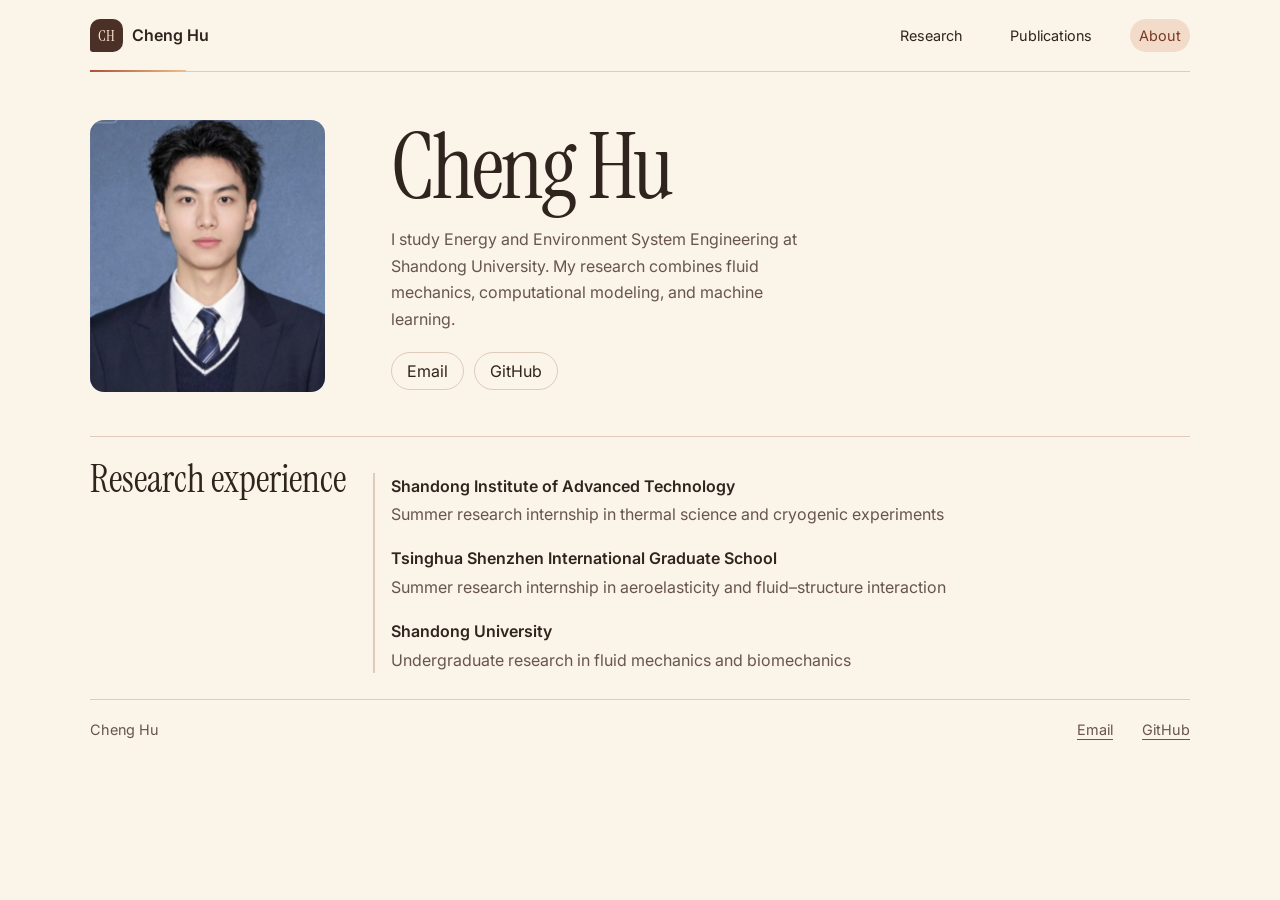
==== about.html @ a1cbbd5b "Publish research portfolio" ====
<!doctype html>
<html lang="en">
<head><meta charset="utf-8"><meta name="viewport" content="width=device-width, initial-scale=1"><meta name="description" content="Cheng Hu’s research in computational mechanics and scientific machine learning."><title>About · Cheng Hu</title><link rel="stylesheet" href="style.css"></head>
<body><a class="skip" href="#main">Skip to content</a>
<header class="shell top"><a class="brand" href="index.html"><span class="brand-mark" aria-hidden="true">CH</span>Cheng Hu</a><nav aria-label="Main navigation"><a href="research.html">Research</a><a href="publications.html">Publications</a><a href="about.html" aria-current="page">About</a></nav></header>
<main id="main" class="shell"><section class="about-profile">
<figure class="portrait"><img src="figures/cheng-hu.webp" alt="Portrait of Cheng Hu" width="519" height="600"></figure>
<div class="profile-text"><h1>Cheng Hu</h1><p class="profile-bio">I study Energy and Environment System Engineering at Shandong University. My research combines fluid mechanics, computational modeling, and machine learning.</p>
<div class="profile-contact"><a href="mailto:corleone@mail.sdu.edu.cn">Email</a><a href="https://github.com/Pianocoder7">GitHub</a></div></div>
</section>
<section class="section experience"><h2>Research experience</h2><dl>
<div><dt>Shandong Institute of Advanced Technology</dt><dd>Summer research internship in thermal science and cryogenic experiments</dd></div>
<div><dt>Tsinghua Shenzhen International Graduate School</dt><dd>Summer research internship in aeroelasticity and fluid–structure interaction</dd></div>
<div><dt>Shandong University</dt><dd>Undergraduate research in fluid mechanics and biomechanics</dd></div>
</dl></section></main>
<footer class="shell footer"><span>Cheng Hu</span><div><a href="mailto:corleone@mail.sdu.edu.cn">Email</a> <a href="https://github.com/Pianocoder7">GitHub</a></div></footer></body></html>
---- style.css ----
@import url('https://fonts.googleapis.com/css2?family=Instrument+Serif:ital@0;1&family=Inter:wght@400;500;600;700&display=swap');
:root{--paper:#f8f4ec;--ink:#27251f;--muted:#62594f;--accent:#93432e;--line:#ded4c6;--serif:"Instrument Serif",Georgia,serif;--sans:Inter,system-ui,sans-serif}
*{box-sizing:border-box}body{margin:0;background:var(--paper);color:var(--ink);font:1rem/1.65 var(--sans)}a{color:inherit}a:focus-visible{outline:2px solid var(--accent);outline-offset:4px}.shell{width:min(1080px,calc(100% - 72px));margin-inline:auto}.skip{position:absolute;left:12px;top:12px;transform:translateY(-160%);padding:8px;background:white}.skip:focus{transform:none}.top,.footer{display:flex;justify-content:space-between;align-items:center;gap:14px}.top{min-height:72px;border-bottom:1px solid var(--line)}.brand{font-weight:600;text-decoration:none;white-space:nowrap}nav,.footer div{display:flex;gap:clamp(11px,3vw,29px);font-size:.9rem}nav a{text-decoration:none}nav a:hover,nav [aria-current],.text-link{color:var(--accent)}.text-link{text-decoration-thickness:1px;text-underline-offset:4px}
h1,h2,h3,p,figure{margin:0}h1,h2,h3{font:400 2.35rem/1.04 var(--serif)}h1{font-size:clamp(3.4rem,7.5vw,6.5rem);letter-spacing:-.025em}h1 em{color:var(--accent)}.home-lead{padding:56px 0 28px}.eyebrow{color:var(--accent);font-weight:600;font-size:.875rem;margin-bottom:12px}.lead{font-size:clamp(1.05rem,2vw,1.3rem);max-width:39em;color:var(--muted);margin-top:16px}.page-head{padding:42px 0 27px}.page-head>a{display:inline-block;margin-bottom:14px}.page-head h1{font-size:clamp(3rem,6vw,5.2rem)}.project-copy{max-width:45em;margin-top:14px}
.mosaic,.research-grid,.figure-grid{display:grid;gap:13px;margin-bottom:33px}.mosaic{grid-template-columns:repeat(4,minmax(0,1fr))}.mosaic a,.research-card a{display:block;text-decoration:none;background:#f1e8dc;border:1px solid var(--line);border-radius:7px;overflow:hidden}.mosaic a:hover span,.research-card a:hover h3{color:var(--accent)}.mosaic img,.research-card img{display:block;width:100%;height:155px;object-fit:contain;background:#fff;padding:10px}.mosaic span{display:block;padding:10px 12px;font-size:.89rem;line-height:1.35;font-weight:600}.research-grid,.figure-grid{grid-template-columns:repeat(2,minmax(0,1fr));gap:20px}.research-card img{height:205px}.research-card a>div{padding:15px}.research-card p{margin-top:8px;color:var(--muted)}.data-figure a{display:grid;place-items:center;background:white;border:1px solid var(--line);border-radius:7px;padding:12px}.data-figure img{width:100%;height:clamp(180px,32vw,337px);object-fit:contain}.data-figure figcaption{padding-top:7px;color:var(--muted);font-size:.9rem}
.section{border-top:1px solid var(--line);display:grid;grid-template-columns:minmax(145px,.65fr) minmax(0,2fr);gap:18px;padding:23px 0 26px;align-items:baseline}.citation,.footer{color:var(--muted);font-size:.9rem}.citation{margin-top:8px}.section-link{display:inline-block;margin-top:10px}.footer{border-top:1px solid var(--line);padding:18px 0 25px}.footer a{text-underline-offset:4px}
@media(max-width:700px){.shell{width:calc(100% - 32px)}.top{min-height:62px}.mosaic{grid-template-columns:repeat(2,minmax(0,1fr))}.research-grid,.figure-grid,.section{grid-template-columns:minmax(0,1fr)}.home-lead{padding-top:35px}.section{gap:9px}.mosaic img{height:105px}.mosaic span{padding:8px}.footer div{gap:10px}}@media(max-width:360px){nav{font-size:.8rem;gap:8px}}

.study-block{display:grid;grid-template-columns:minmax(165px,1fr) minmax(0,3fr);gap:30px;padding:30px 0 34px;border-top:1px solid var(--line)}.study-text h2{font-size:2.15rem;margin-bottom:12px}.study-text p{font-size:.95rem;color:var(--muted)}.study-figures{display:grid;grid-template-columns:repeat(2,minmax(0,1fr));gap:18px;align-items:start}.study-figures[data-panels="3"] figure:first-child{grid-column:1/-1}.study-figures a{display:block;background:white;border:1px solid var(--line);border-radius:7px;padding:8px}.study-figures img{display:block;width:100%;height:auto}.study-figures figcaption{font-size:.88rem;color:var(--muted);margin-top:5px}@media(max-width:700px){.study-block{grid-template-columns:minmax(0,1fr);gap:14px}.study-figures{gap:10px}}@media(max-width:480px){.study-figures{grid-template-columns:minmax(0,1fr)}}

.research-collage{margin:0 0 32px}.collage-grid{display:grid;grid-template-columns:repeat(3,minmax(0,1fr));gap:2px;padding:2px;background:var(--line);border:1px solid var(--line);border-radius:9px;overflow:hidden}.collage-grid a{display:flex;flex-direction:column;justify-content:space-between;min-width:0;background:#fff;text-decoration:none}.collage-grid img{width:100%;height:clamp(120px,16vw,180px);object-fit:contain;padding:5px}.collage-grid span{background:#f3ece0;padding:6px 10px;color:var(--muted);font-size:.85rem}.collage-grid a:hover span,.collage-grid a:focus-visible span{color:var(--accent)}.collage-grid a:focus-visible{outline-offset:-3px;z-index:1}.research-collage figcaption{color:var(--muted);font-size:.86rem;margin-top:7px}@media(max-width:650px){.collage-grid{grid-template-columns:repeat(2,minmax(0,1fr))}.collage-grid img{height:107px}}
:root{--paper:#f5f2e8;--ink:#172520;--muted:#4f6057;--accent:#335e4d;--line:#cfd6c9}
.shell{width:min(1100px,calc(100% - 64px))}
.top{border-color:var(--line)}
nav [aria-current]{text-decoration:underline;text-underline-offset:6px}
.home-lead{padding:48px 0 28px}
.home-lead h1{font-size:clamp(3.1rem,7vw,6rem);letter-spacing:-.034em}
.home-lead .lead{max-width:38em}
.research-collage{margin-bottom:33px}
.collage-grid{grid-template-columns:1.26fr 1fr 1fr;gap:1px;padding:0;border-color:#c2ccbd;border-radius:14px}
.collage-grid a{background:#fff}
.collage-grid a:first-child{grid-row:span 2}
.collage-grid a:first-child img{height:100%;min-height:0}
.collage-grid a img{min-height:0;flex:1;padding:12px}
.collage-grid span{background:#e5ebdf;color:#273f32;padding:8px 12px}
.collage-grid a:hover span,.collage-grid a:focus-visible span{background:#cfdfd0;color:#172f20}
.research-card a{background:#e9eee5}
.research-card a:hover h3{text-decoration:underline;text-underline-offset:5px}
.about-profile{display:grid;grid-template-columns:minmax(160px,235px) minmax(0,1fr);align-items:center;gap:clamp(24px,6vw,66px);padding:48px 0 44px}
.portrait img{display:block;width:100%;height:auto;border-radius:14px}
.profile-text h1{font-size:clamp(3.5rem,7vw,5.8rem)}
.profile-bio{max-width:43ch;color:var(--muted);margin:12px 0 20px}
.profile-contact{display:flex;gap:10px;flex-wrap:wrap}
.profile-contact a{padding:5px 15px;border:1px solid var(--line);border-radius:20px;text-decoration:none}
.profile-contact a:hover{background:#dce8dc}
.experience dl{margin:0}
.experience dl>div{border-left:2px solid var(--line);padding:0 0 18px 16px}
.experience dl>div:last-child{padding-bottom:0}
.experience dt{font-weight:600}
.experience dd{color:var(--muted);margin:2px 0 0}
.smoke-story{display:grid;grid-template-columns:minmax(0,1fr) minmax(0,1.08fr);gap:25px;align-items:center;border-top:1px solid var(--line);padding:25px 0}
.smoke-story h2,.software-story h2{margin-bottom:10px}
.smoke-story p,.software-story p{color:var(--muted)}
.packing-figure{padding:18px;border:1px solid var(--line);border-radius:12px;background:#eaeee2}
.rod-labels{display:grid;grid-template-columns:1fr 3fr;color:var(--muted);font-size:.85rem;text-align:center}
.rod{display:grid;grid-template-columns:1fr 0.7fr 1.6fr 0.7fr;overflow:hidden;border:1px solid #607466;border-radius:28px;margin:7px 0 11px;height:52px}
.rod .filter{background:#f7f7ed;display:flex;align-items:center;justify-content:center;gap:4px;border-right:1px solid #607466}.rod i{width:4px;height:4px;background:#526e60;border-radius:50%}
.dense,.packing-key span:first-child b{background:#527664}.loose,.packing-key span:last-child b{background:#b2c8a8}
.packing-key{display:flex;gap:12px;flex-wrap:wrap;font-size:.85rem}.packing-key b{display:inline-block;width:12px;height:12px;border-radius:2px;vertical-align:middle;margin-right:4px}
.packing-figure figcaption{font-size:.9rem;color:var(--muted);margin-top:10px}
.software-story{padding:24px 0 36px;border-top:1px solid var(--line)}
.software-story figure{margin-top:15px}
.software-story img{display:block;width:100%;height:auto;border:1px solid var(--line);border-radius:10px}
@media(max-width:700px){.shell{width:calc(100% - 32px)}.collage-grid{grid-template-columns:repeat(2,minmax(0,1fr))}.collage-grid a:first-child{grid-row:auto;grid-column:1/-1}.collage-grid a:first-child img{height:170px}.collage-grid a img{padding:5px}.about-profile,.smoke-story{grid-template-columns:minmax(0,1fr)}.about-profile{gap:20px;padding-top:28px}.portrait{max-width:185px}}
@media(min-width:701px){.collage-grid{grid-auto-rows:clamp(145px,16vw,192px)}.collage-grid a img,.collage-grid a:first-child img{height:0;flex:1 1 0}}
:root{--paper:#fbf4e9;--ink:#30241e;--muted:#68554b;--accent:#95412c;--line:#dfcbbb}
.top{border-color:var(--line);position:relative}
.top::after{content:"";position:absolute;height:2px;bottom:-1px;left:0;width:clamp(42px,8vw,96px);background:linear-gradient(90deg,#ae5136,#efbd8a)}
.brand{display:inline-flex;align-items:center;gap:9px}
.brand-mark{display:grid;place-items:center;width:33px;height:33px;border-radius:10px 10px 10px 3px;background:#4b3028;color:#ffe3cd;font:1rem/1 var(--serif)}
nav a{padding:5px 9px;border-radius:20px}
nav a:hover,nav a[aria-current]{background:#f3dbca;color:#793923;text-decoration:none}
.field-hero{position:relative;overflow:hidden;margin:19px 0 26px;padding:36px clamp(15px,4vw,44px) 39px;isolation:isolate;border-radius:20px;background:linear-gradient(117deg,#faeadb 25%,#f5d3bb 72%,#edb99a)}
.field-hero h1{font-size:clamp(2.75rem,7.5vw,5.9rem);letter-spacing:-.033em}
.field-hero h1 em{color:#8b3b29}
.field-hero .lead{max-width:36em;position:relative}
.flow-field{position:absolute;z-index:-1;inset:-60% -18% -65% 44%;opacity:.58;pointer-events:none;background:repeating-radial-gradient(ellipse at 70% 48%,#a9503d66 0 1px,transparent 2px 12px);mask-image:linear-gradient(90deg,transparent,#000 48%);transform:rotate(-14deg)}
@media(prefers-reduced-motion:no-preference){.flow-field{animation:contour-drift 10s ease-in-out infinite alternate}.field-hero h1,.field-hero .lead{animation:headline-in .56s ease-out both}.field-hero .lead{animation-delay:.12s}@keyframes contour-drift{to{transform:translate(4%,-3%) rotate(-9deg)}}@keyframes headline-in{from{opacity:0;transform:translateY(9px)}to{opacity:1;transform:none}}}
.research-board{margin:0 0 35px}
.rail-heading{display:flex;justify-content:space-between;align-items:baseline;gap:10px;margin-bottom:10px}
.rail-heading>span{font-size:.84rem;color:var(--muted)}
.mobile-rail-hint{display:none}
.project-rail{--project-gap:15px;display:grid;grid-auto-flow:column;grid-auto-columns:min(36%,365px);grid-template-rows:1fr;gap:var(--project-gap);overflow-x:auto;scroll-snap-type:x mandatory;overscroll-behavior-inline:contain;list-style:none;margin:0;padding:5px 0 12px;scrollbar-width:thin;scrollbar-color:#b9785e transparent;cursor:grab}
.project-rail li{min-width:0;scroll-snap-align:start;display:flex}
.rail-card{display:grid;grid-template-rows:154px 1fr;overflow:hidden;width:100%;border-radius:13px;border:1px solid #e2cbbb;background:#fbefdf;text-decoration:none;color:var(--ink);-webkit-user-drag:none}
.rail-card:focus-visible{outline-offset:-4px}
.rail-card:hover,.rail-card:focus-visible{border-color:#a7553a}
.panel-art{background:#fffdf9;display:grid;place-items:center;padding:10px;border-bottom:1px solid #ead7c8;overflow:hidden}
.panel-art img{display:block;width:100%;height:132px;object-fit:contain;user-select:none;-webkit-user-drag:none}
.panel-caption{padding:11px 13px 15px}
.panel-caption h3{font-size:1.72rem}
.project-credit{display:block;font-size:.78rem;line-height:1.35;color:#863f2a;margin-top:6px}
.page-head>.project-credit{font-size:.9rem}
.research-card a{background:#f6e7d7}
.research-card .project-credit+p{margin-top:10px}
.project-rail.is-dragging{scroll-snap-type:none;cursor:grabbing;user-select:none}
.project-rail.is-dragging a{cursor:grabbing}
.rail-progress{position:relative;height:3px;border-radius:6px;background:#ead6c5;margin-top:3px}
.rail-progress span{position:absolute;width:40%;height:100%;border-radius:inherit;background:linear-gradient(90deg,#a75139,#d79567)}
.project-cover{margin:0 0 27px;max-width:800px;min-width:0}
.project-cover a{display:block;background:#fffdf9;border:1px solid var(--line);border-radius:12px;padding:12px}
.project-cover img{display:block;width:100%;max-height:310px;object-fit:contain}
.project-cover figcaption{color:var(--muted);font-size:.88rem;margin-top:6px}
.smoke-story .project-cover{margin:0}
@media(prefers-reduced-motion:no-preference){.rail-card .panel-art img{transition:transform .3s ease}.rail-card:hover .panel-art img,.rail-card:focus-visible .panel-art img{transform:scale(1.045)}.rail-card{transition:box-shadow .2s,border-color .2s}.rail-card:hover{box-shadow:0 7px 14px #623b231e}.brand-mark{transition:transform .25s}.brand:hover .brand-mark{transform:rotate(-7deg)}}
@media(max-width:700px){nav a{padding-inline:3px}.brand-mark{width:29px;height:29px}.project-rail{grid-auto-columns:min(72%,330px)}.desktop-rail-hint{display:none}.mobile-rail-hint{display:inline}.field-hero{padding-block:26px}.flow-field{inset:-40% -55% -55% 37%}.rail-heading h2{font-size:1.95rem}}
@media(max-width:350px){.top{gap:7px}.brand{gap:5px}nav{gap:4px}nav a{padding-inline:2px}.rail-heading>span{font-size:.75rem}}

/* Keep the illustration, summary and citation on distinct reading lines. */
.panel-caption{display:flex;flex-direction:column;flex:1;gap:.45rem;padding:clamp(.9rem,1.7vw,1.4rem)}
.panel-caption h3{margin:0;line-height:1.1;text-wrap:balance}
.panel-caption .project-summary{font-size:.95rem;line-height:1.5;color:#51463d;margin:0;text-wrap:pretty}
.panel-caption .project-credit{margin-top:auto;padding-top:.55rem;line-height:1.35}
.project-rail{scrollbar-width:none}
.project-rail::-webkit-scrollbar{display:none}
.rail-card:focus-visible{outline:2px solid #843e28;outline-offset:-3px}
.study-figures:has(>figure:only-child){grid-template-columns:minmax(0,1fr)}
.study-figures:has(>figure:only-child) img{max-height:32rem;object-fit:contain}
@media(hover:hover) and (prefers-reduced-motion:no-preference){
 .study-figures figure a,.project-cover a{display:block;transition:box-shadow .25s ease;border-radius:12px}
 .study-figures figure a:hover,.project-cover a:hover{box-shadow:0 5px 22px rgb(82 48 26 / .12)}
}
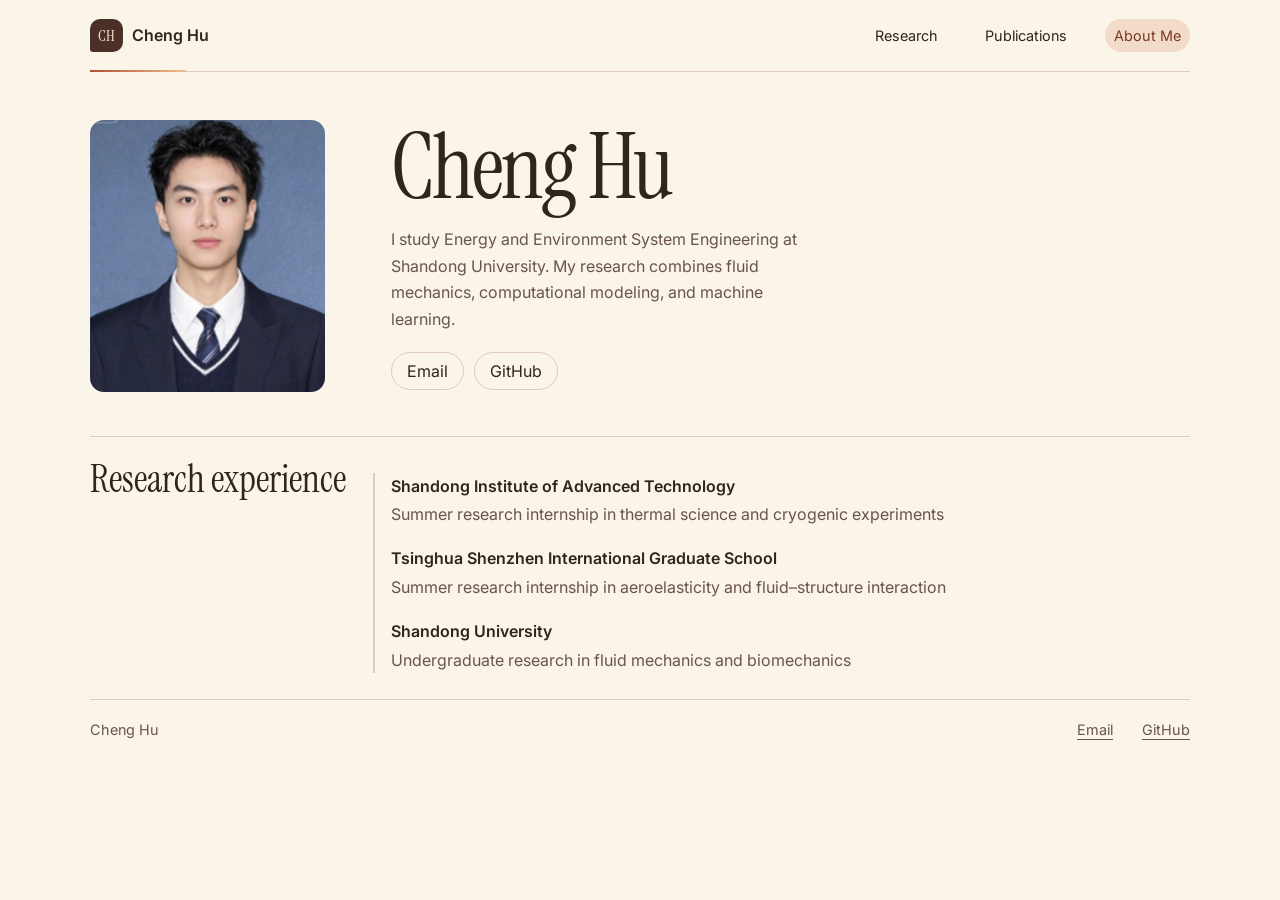
==== commit 5b744653: "Rename About page to About Me" ====
--- a/about.html
+++ b/about.html
@@ -1,8 +1,8 @@
 <!doctype html>
 <html lang="en">
-<head><meta charset="utf-8"><meta name="viewport" content="width=device-width, initial-scale=1"><meta name="description" content="Cheng Hu’s research in computational mechanics and scientific machine learning."><title>About · Cheng Hu</title><link rel="stylesheet" href="style.css"></head>
+<head><meta charset="utf-8"><meta name="viewport" content="width=device-width, initial-scale=1"><meta name="description" content="Cheng Hu’s research in computational mechanics and scientific machine learning."><title>About Me · Cheng Hu</title><link rel="stylesheet" href="style.css"></head>
 <body><a class="skip" href="#main">Skip to content</a>
-<header class="shell top"><a class="brand" href="index.html"><span class="brand-mark" aria-hidden="true">CH</span>Cheng Hu</a><nav aria-label="Main navigation"><a href="research.html">Research</a><a href="publications.html">Publications</a><a href="about.html" aria-current="page">About</a></nav></header>
+<header class="shell top"><a class="brand" href="index.html"><span class="brand-mark" aria-hidden="true">CH</span>Cheng Hu</a><nav aria-label="Main navigation"><a href="research.html">Research</a><a href="publications.html">Publications</a><a href="about.html" aria-current="page">About Me</a></nav></header>
 <main id="main" class="shell"><section class="about-profile">
 <figure class="portrait"><img src="figures/cheng-hu.webp" alt="Portrait of Cheng Hu" width="519" height="600"></figure>
 <div class="profile-text"><h1>Cheng Hu</h1><p class="profile-bio">I study Energy and Environment System Engineering at Shandong University. My research combines fluid mechanics, computational modeling, and machine learning.</p>
